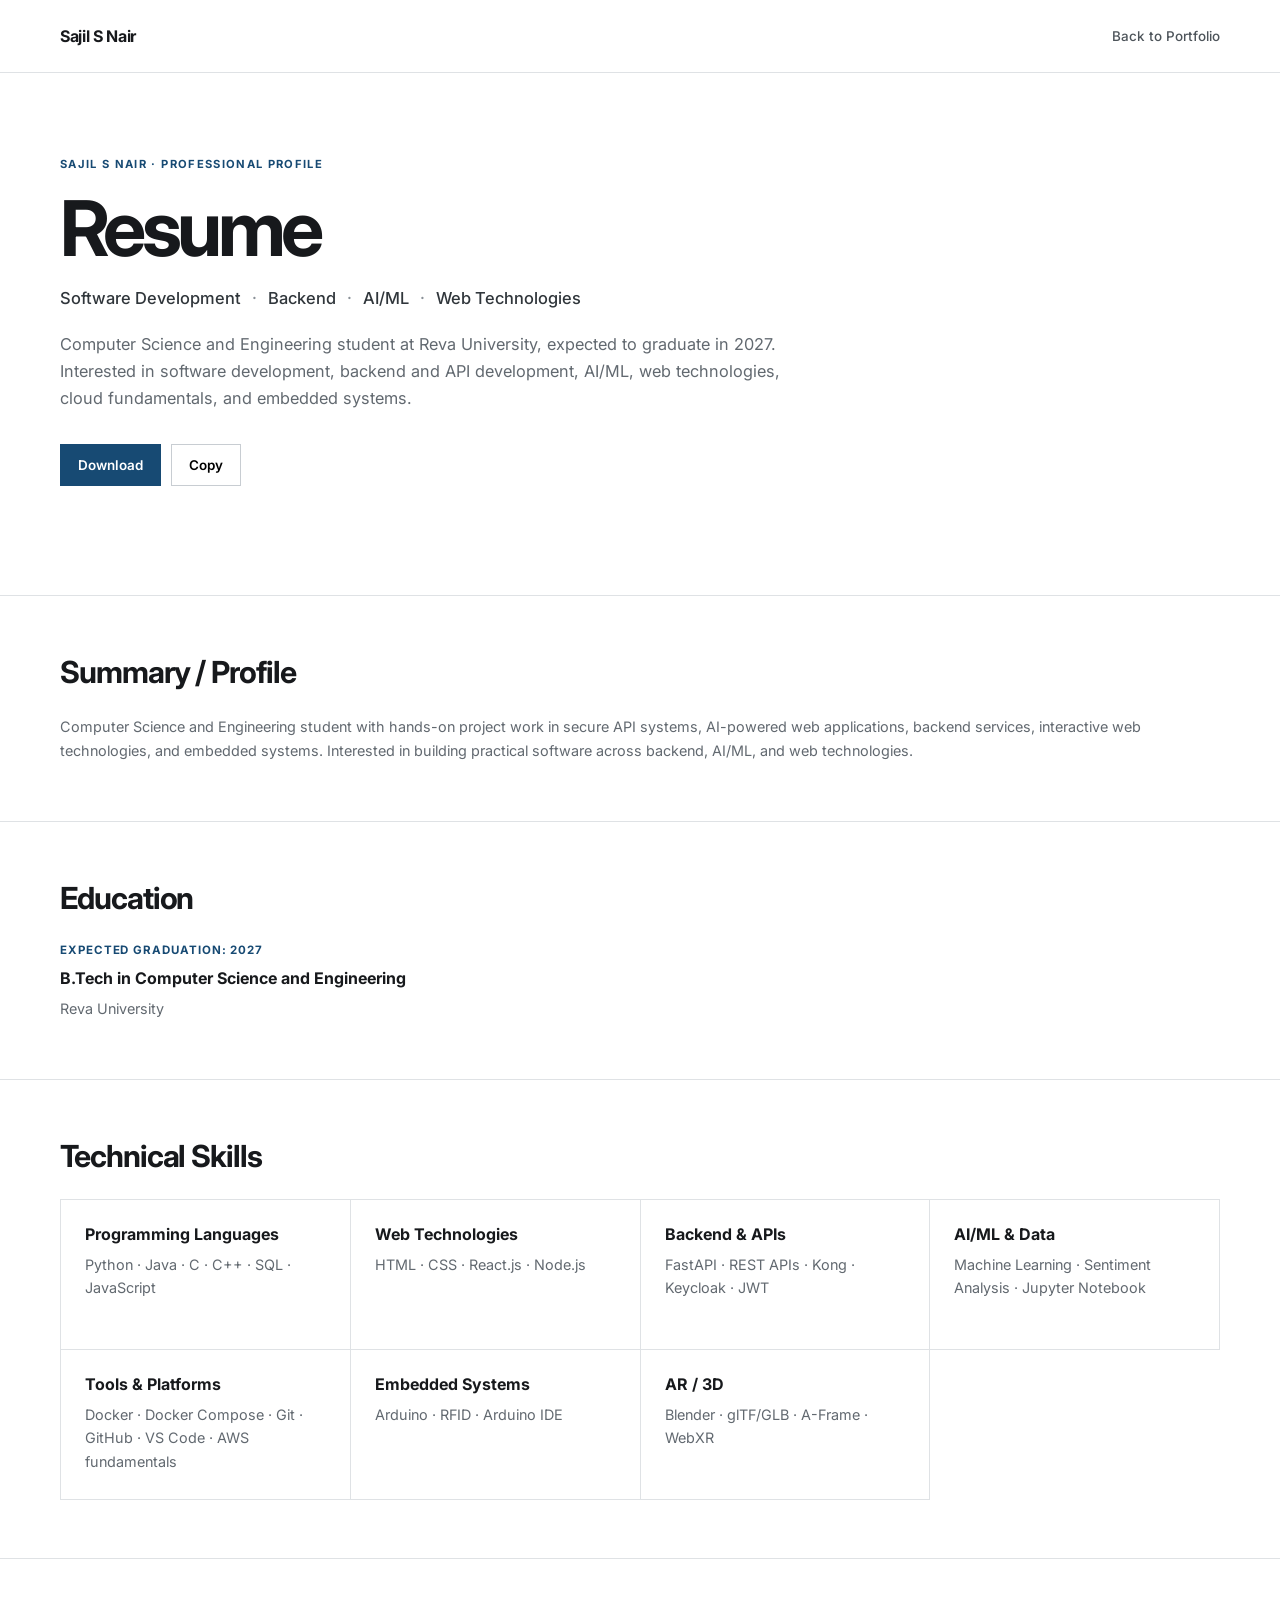
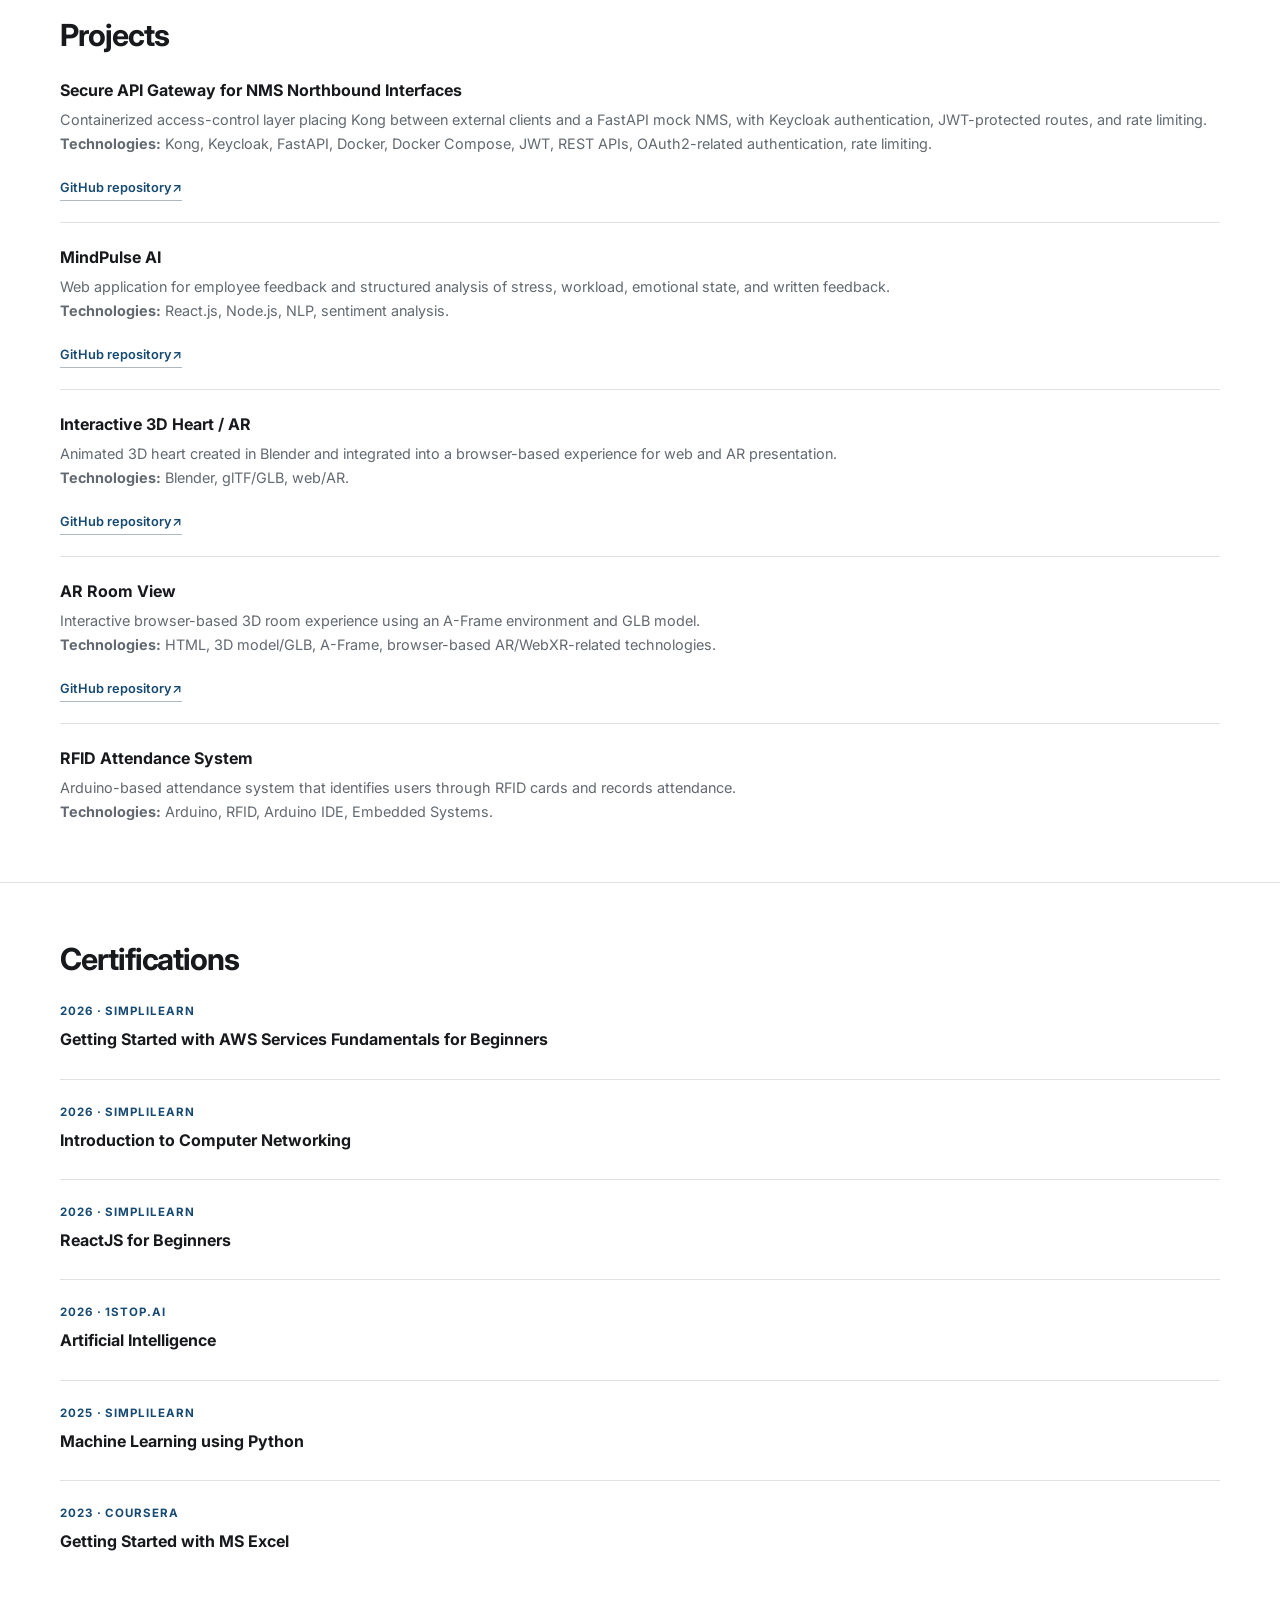
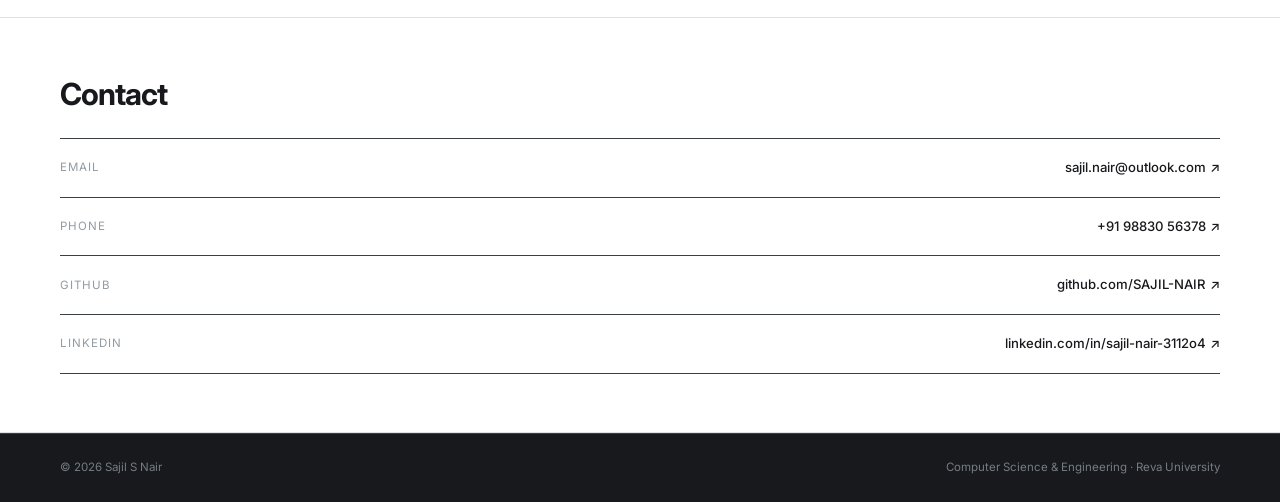
==== resume.html @ 70d6eb68 "- Implement portfolio resume feature" ====
<!DOCTYPE html>
<html lang="en">
<head>
  <meta charset="UTF-8">
  <meta name="viewport" content="width=device-width, initial-scale=1.0">
  <meta name="description" content="Resume of Sajil S Nair, Computer Science and Engineering student focused on software development, backend, AI/ML, and web technologies.">
  <meta name="theme-color" content="#ffffff">
  <title>Resume | Sajil S Nair</title>
  <link rel="preconnect" href="https://fonts.googleapis.com">
  <link rel="preconnect" href="https://fonts.gstatic.com" crossorigin>
  <link href="https://fonts.googleapis.com/css2?family=Inter:wght@400;500;600;700&display=swap" rel="stylesheet">
  <link rel="stylesheet" href="style.css">
</head>
<body>
  <header class="site-header">
    <div class="container nav-wrap">
      <a class="brand" href="index.html" aria-label="Sajil S Nair portfolio">Sajil S Nair</a>
      <button class="menu-toggle" type="button" aria-label="Open navigation" aria-expanded="false" aria-controls="site-nav">
        <span></span><span></span><span></span>
      </button>
      <nav id="site-nav" class="site-nav" aria-label="Primary navigation">
        <a href="index.html">Back to Portfolio</a>
      </nav>
    </div>
  </header>

  <main>
    <section class="resume-intro">
      <div class="container">
        <p class="overline">SAJIL S NAIR · PROFESSIONAL PROFILE</p>
        <h1>Resume</h1>
        <p class="hero-role">Software Development <span>·</span> Backend <span>·</span> AI/ML <span>·</span> Web Technologies</p>
        <p class="hero-summary">
          Computer Science and Engineering student at Reva University, expected to graduate in 2027.
          Interested in software development, backend and API development, AI/ML, web technologies,
          cloud fundamentals, and embedded systems.
        </p>
        <div class="actions">
          <a class="button button-primary" href="resume/RESUME.pdf" target="_blank" rel="noopener noreferrer" data-resume-download>Download</a>
          <button class="button button-secondary" id="copy-resume-link" type="button">Copy</button>
        </div>
        <p class="resume-link-status" id="resume-link-status" role="status" aria-live="polite"></p>
      </div>
    </section>

    <section class="resume-section">
      <div class="container">
        <h2>Summary / Profile</h2>
        <p>
          Computer Science and Engineering student with hands-on project work in secure API systems,
          AI-powered web applications, backend services, interactive web technologies, and embedded systems.
          Interested in building practical software across backend, AI/ML, and web technologies.
        </p>
      </div>
    </section>

    <section class="resume-section">
      <div class="container">
        <h2>Education</h2>
        <article class="resume-entry">
          <p class="resume-meta">Expected graduation: 2027</p>
          <h3>B.Tech in Computer Science and Engineering</h3>
          <p>Reva University</p>
        </article>
      </div>
    </section>

    <section class="resume-section">
      <div class="container">
        <h2>Technical Skills</h2>
        <div class="skills-grid">
          <article class="skill-group">
            <h3>Programming Languages</h3>
            <p>Python · Java · C · C++ · SQL · JavaScript</p>
          </article>
          <article class="skill-group">
            <h3>Web Technologies</h3>
            <p>HTML · CSS · React.js · Node.js</p>
          </article>
          <article class="skill-group">
            <h3>Backend &amp; APIs</h3>
            <p>FastAPI · REST APIs · Kong · Keycloak · JWT</p>
          </article>
          <article class="skill-group">
            <h3>AI/ML &amp; Data</h3>
            <p>Machine Learning · Sentiment Analysis · Jupyter Notebook</p>
          </article>
          <article class="skill-group">
            <h3>Tools &amp; Platforms</h3>
            <p>Docker · Docker Compose · Git · GitHub · VS Code · AWS fundamentals</p>
          </article>
          <article class="skill-group">
            <h3>Embedded Systems</h3>
            <p>Arduino · RFID · Arduino IDE</p>
          </article>
          <article class="skill-group">
            <h3>AR / 3D</h3>
            <p>Blender · glTF/GLB · A-Frame · WebXR</p>
          </article>
        </div>
      </div>
    </section>

    <section class="resume-section">
      <div class="container">
        <h2>Projects</h2>
        <div class="resume-entry-list">
          <article class="resume-entry">
            <h3>Secure API Gateway for NMS Northbound Interfaces</h3>
            <p>
              Containerized access-control layer placing Kong between external clients and a FastAPI mock NMS,
              with Keycloak authentication, JWT-protected routes, and rate limiting.
            </p>
            <p><strong>Technologies:</strong> Kong, Keycloak, FastAPI, Docker, Docker Compose, JWT, REST APIs, OAuth2-related authentication, rate limiting.</p>
            <a class="project-link" href="https://github.com/SAJIL-NAIR/NMS-API-Access-Control" target="_blank" rel="noopener noreferrer">GitHub repository <span aria-hidden="true">↗</span></a>
          </article>
          <article class="resume-entry">
            <h3>MindPulse AI</h3>
            <p>Web application for employee feedback and structured analysis of stress, workload, emotional state, and written feedback.</p>
            <p><strong>Technologies:</strong> React.js, Node.js, NLP, sentiment analysis.</p>
            <a class="project-link" href="https://github.com/SAJIL-NAIR/MindPulse-AI" target="_blank" rel="noopener noreferrer">GitHub repository <span aria-hidden="true">↗</span></a>
          </article>
          <article class="resume-entry">
            <h3>Interactive 3D Heart / AR</h3>
            <p>Animated 3D heart created in Blender and integrated into a browser-based experience for web and AR presentation.</p>
            <p><strong>Technologies:</strong> Blender, glTF/GLB, web/AR.</p>
            <a class="project-link" href="https://github.com/SAJIL-NAIR/HEART_AR" target="_blank" rel="noopener noreferrer">GitHub repository <span aria-hidden="true">↗</span></a>
          </article>
          <article class="resume-entry">
            <h3>AR Room View</h3>
            <p>Interactive browser-based 3D room experience using an A-Frame environment and GLB model.</p>
            <p><strong>Technologies:</strong> HTML, 3D model/GLB, A-Frame, browser-based AR/WebXR-related technologies.</p>
            <a class="project-link" href="https://github.com/SAJIL-NAIR/AR-ROOM-VIEW" target="_blank" rel="noopener noreferrer">GitHub repository <span aria-hidden="true">↗</span></a>
          </article>
          <article class="resume-entry">
            <h3>RFID Attendance System</h3>
            <p>Arduino-based attendance system that identifies users through RFID cards and records attendance.</p>
            <p><strong>Technologies:</strong> Arduino, RFID, Arduino IDE, Embedded Systems.</p>
          </article>
        </div>
      </div>
    </section>

    <section class="resume-section">
      <div class="container">
        <h2>Certifications</h2>
        <div class="resume-entry-list">
          <article class="resume-entry">
            <p class="resume-meta">2026 · Simplilearn</p>
            <h3>Getting Started with AWS Services Fundamentals for Beginners</h3>
          </article>
          <article class="resume-entry">
            <p class="resume-meta">2026 · Simplilearn</p>
            <h3>Introduction to Computer Networking</h3>
          </article>
          <article class="resume-entry">
            <p class="resume-meta">2026 · Simplilearn</p>
            <h3>ReactJS for Beginners</h3>
          </article>
          <article class="resume-entry">
            <p class="resume-meta">2026 · 1Stop.Ai</p>
            <h3>Artificial Intelligence</h3>
          </article>
          <article class="resume-entry">
            <p class="resume-meta">2025 · Simplilearn</p>
            <h3>Machine Learning using Python</h3>
          </article>
          <article class="resume-entry">
            <p class="resume-meta">2023 · Coursera</p>
            <h3>Getting Started with MS Excel</h3>
          </article>
        </div>
      </div>
    </section>

    <section class="resume-section">
      <div class="container">
        <h2>Contact</h2>
        <div class="contact-list">
          <a href="mailto:sajil.nair@outlook.com"><span>Email</span><strong>sajil.nair@outlook.com ↗</strong></a>
          <a href="tel:+919883056378"><span>Phone</span><strong>+91 98830 56378 ↗</strong></a>
          <a href="https://github.com/SAJIL-NAIR" target="_blank" rel="noopener noreferrer"><span>GitHub</span><strong>github.com/SAJIL-NAIR ↗</strong></a>
          <a href="https://www.linkedin.com/in/sajil-nair-3112o4" target="_blank" rel="noopener noreferrer"><span>LinkedIn</span><strong>linkedin.com/in/sajil-nair-3112o4 ↗</strong></a>
        </div>
      </div>
    </section>

  </main>

  <footer class="site-footer">
    <div class="container footer-wrap">
      <span>© 2026 Sajil S Nair</span>
      <span>Computer Science &amp; Engineering · Reva University</span>
    </div>
  </footer>

  <script src="script.js"></script>
</body>
</html>
---- style.css ----
:root {
  --bg: #ffffff;
  --surface: #f7f8fa;
  --text: #17191c;
  --muted: #626970;
  --soft: #8a9198;
  --line: #dfe2e5;
  --line-strong: #c8cdd2;
  --accent: #174a73;
  --accent-dark: #103a5a;
  --max: 1160px;
}

* { box-sizing: border-box; }

html {
  scroll-behavior: smooth;
  scroll-padding-top: 84px;
}

body {
  margin: 0;
  background: var(--bg);
  color: var(--text);
  font-family: "Inter", system-ui, -apple-system, BlinkMacSystemFont, "Segoe UI", sans-serif;
  line-height: 1.65;
  -webkit-font-smoothing: antialiased;
}

a { color: inherit; text-decoration: none; }
button, a { -webkit-tap-highlight-color: transparent; }

.container {
  width: min(calc(100% - 48px), var(--max));
  margin-inline: auto;
}

.site-header {
  position: sticky;
  top: 0;
  z-index: 50;
  background: rgba(255, 255, 255, .96);
  border-bottom: 1px solid var(--line);
}

.nav-wrap {
  min-height: 72px;
  display: flex;
  align-items: center;
  justify-content: space-between;
}

.brand {
  font-size: 1rem;
  font-weight: 700;
  letter-spacing: -.02em;
}

.site-nav {
  display: flex;
  align-items: center;
  gap: 26px;
  font-size: .84rem;
  font-weight: 500;
}

.site-nav a {
  color: #4d545a;
  transition: color .18s ease;
}

.site-nav a:hover,
.site-nav a:focus-visible { color: var(--accent); }

.menu-toggle {
  display: none;
  width: 40px;
  height: 40px;
  padding: 9px;
  border: 1px solid var(--line);
  background: #fff;
  cursor: pointer;
}

.menu-toggle span {
  display: block;
  height: 1px;
  margin: 5px 0;
  background: var(--text);
}

.hero {
  border-bottom: 1px solid var(--line);
  padding: 112px 0 104px;
}

.hero-grid {
  display: grid;
  grid-template-columns: minmax(0, 1.55fr) minmax(260px, .7fr);
  gap: 100px;
  align-items: end;
}

.overline,
.section-label > span,
.entry-date,
.project-kind,
.cert-year {
  font-size: .7rem;
  font-weight: 700;
  letter-spacing: .12em;
  text-transform: uppercase;
}

.overline {
  margin: 0 0 18px;
  color: var(--accent);
}

.hero h1 {
  margin: 0;
  font-size: clamp(3.25rem, 7vw, 6.2rem);
  line-height: .98;
  letter-spacing: -.065em;
  font-weight: 700;
}

.hero-role {
  margin: 24px 0 0;
  font-size: 1.03rem;
  color: #30363b;
  font-weight: 500;
}

.hero-role span { color: var(--soft); padding: 0 7px; }

.hero-summary {
  max-width: 720px;
  margin: 25px 0 0;
  color: var(--muted);
  font-size: 1.02rem;
}

.actions {
  display: flex;
  flex-wrap: wrap;
  gap: 10px;
  margin-top: 32px;
}

.button {
  display: inline-flex;
  min-height: 42px;
  align-items: center;
  justify-content: center;
  padding: 0 17px;
  border: 1px solid var(--line-strong);
  font-size: .84rem;
  font-weight: 600;
  transition: background .18s ease, border-color .18s ease, color .18s ease;
}

.button[type="button"] {
  appearance: none;
  font-family: inherit;
  cursor: pointer;
}

.button-primary {
  color: #fff;
  background: var(--accent);
  border-color: var(--accent);
}

.button-primary:hover { background: var(--accent-dark); }

.button-secondary { background: #fff; }

.button-secondary:hover {
  color: var(--accent);
  border-color: var(--accent);
}

.hero-aside {
  border-top: 2px solid var(--text);
}

.aside-row {
  display: flex;
  justify-content: space-between;
  gap: 20px;
  padding: 15px 0;
  border-bottom: 1px solid var(--line);
  font-size: .78rem;
}

.aside-row span { color: var(--soft); }
.aside-row strong { font-weight: 600; text-align: right; }

.section {
  padding: 96px 0;
}

.section-alt {
  background: var(--surface);
  border-block: 1px solid var(--line);
}

.section-grid {
  display: grid;
  grid-template-columns: 240px minmax(0, 1fr);
  gap: 70px;
}

.section-label {
  display: flex;
  align-items: baseline;
  gap: 12px;
}

.section-label > span {
  color: var(--accent);
}

.section-label h2,
.section-heading h2 {
  margin: 0;
  font-size: clamp(1.8rem, 3vw, 2.45rem);
  line-height: 1.1;
  letter-spacing: -.04em;
}

.section-heading {
  display: flex;
  justify-content: space-between;
  align-items: end;
  gap: 40px;
  margin-bottom: 46px;
}

.section-heading > p {
  max-width: 420px;
  margin: 0;
  color: var(--muted);
  font-size: .9rem;
}

.about-content {
  max-width: 760px;
  color: #4f575e;
  font-size: 1rem;
}

.about-content p { margin: 0 0 22px; }
.about-content p:last-child { margin-bottom: 0; }

.skills-grid {
  display: grid;
  grid-template-columns: repeat(4, 1fr);
  border-top: 1px solid var(--line);
  border-left: 1px solid var(--line);
}

.skill-group {
  min-height: 150px;
  padding: 23px 24px;
  border-right: 1px solid var(--line);
  border-bottom: 1px solid var(--line);
  background: #fff;
}

.skill-group h3 {
  margin: 0 0 15px;
  font-size: .9rem;
  line-height: 1.35;
}

.skill-group p {
  margin: 0;
  color: var(--muted);
  font-size: .82rem;
}

.projects {
  border-top: 1px solid var(--line);
}

.project {
  display: grid;
  grid-template-columns: 170px minmax(0, 1fr);
  gap: 44px;
  padding: 42px 0;
  border-bottom: 1px solid var(--line);
}

.project-meta {
  display: flex;
  flex-direction: column;
  gap: 10px;
}

.project-number {
  font-size: .75rem;
  color: var(--soft);
  font-weight: 600;
}

.project-kind {
  color: var(--accent);
}

.project-body h3 {
  margin: 0;
  font-size: 1.45rem;
  line-height: 1.25;
  letter-spacing: -.025em;
}

.project-lead {
  margin: 8px 0 14px;
  color: #333a40;
  font-weight: 500;
}

.project-body > p:not(.project-lead) {
  max-width: 820px;
  margin: 0;
  color: var(--muted);
  font-size: .9rem;
}

.project-body ul {
  margin: 18px 0;
  padding-left: 18px;
  color: #535b62;
  font-size: .84rem;
}

.project-body li { margin: 6px 0; }

.tags {
  display: flex;
  flex-wrap: wrap;
  gap: 7px;
  margin-top: 18px;
}

.tags span {
  padding: 5px 8px;
  border: 1px solid var(--line);
  color: #4f5961;
  background: #fff;
  font-size: .7rem;
  font-weight: 500;
}

.project-link {
  display: inline-flex;
  margin-top: 21px;
  color: var(--accent);
  border-bottom: 1px solid #aeb9c2;
  padding-bottom: 2px;
  font-size: .8rem;
  font-weight: 600;
}

.project-link:hover { border-color: var(--accent); }

.featured-project .project-body {
  position: relative;
}

.featured-project .project-body::before {
  content: "PRIMARY PROJECT";
  display: inline-block;
  margin-bottom: 13px;
  color: var(--accent);
  font-size: .63rem;
  font-weight: 700;
  letter-spacing: .13em;
}

.certifications {
  border-top: 1px solid var(--line);
}

.certification {
  display: grid;
  grid-template-columns: 80px minmax(0, 1fr);
  gap: 22px;
  padding: 21px 0;
  border-bottom: 1px solid var(--line);
}

.cert-year { color: var(--accent); }

.certification h3 {
  margin: 0;
  font-size: .93rem;
  font-weight: 600;
}

.certification p {
  margin: 4px 0 0;
  color: var(--muted);
  font-size: .8rem;
}

.certification-link {
  display: inline-flex;
  align-items: center;
  gap: 6px;
  min-height: 36px;
  margin-top: 10px;
  padding-bottom: 2px;
  border-bottom: 1px solid #aeb9c2;
  color: var(--accent);
  font-size: .78rem;
  font-weight: 600;
}

.certification-link:hover,
.certification-link:focus-visible {
  border-color: var(--accent);
}

.education-entry {
  border-left: 2px solid var(--accent);
  padding: 4px 0 5px 26px;
}

.entry-date {
  margin: 0 0 13px;
  color: var(--accent);
}

.education-entry h3 {
  margin: 0;
  font-size: 1.3rem;
  letter-spacing: -.02em;
}

.education-entry > p:last-child {
  margin: 6px 0 0;
  color: var(--muted);
}

.contact-section {
  background: #17191c;
  color: #fff;
}

.contact-grid {
  display: grid;
  grid-template-columns: 1.15fr .85fr;
  gap: 100px;
}

.contact-section .overline { color: #9ab5c9; }

.contact-section h2 {
  margin: 0;
  font-size: clamp(2.3rem, 5vw, 4rem);
  line-height: 1;
  letter-spacing: -.055em;
}

.contact-section > .container > div:first-child > p:last-child {
  max-width: 590px;
  margin: 24px 0 0;
  color: #b3bac0;
  font-size: .94rem;
}

.contact-list {
  border-top: 1px solid #3a3f44;
}

.contact-list > a,
.contact-item {
  display: flex;
  align-items: center;
  justify-content: space-between;
  gap: 20px;
  padding: 18px 0;
  border-bottom: 1px solid #3a3f44;
}

.contact-list span {
  color: #929ba2;
  font-size: .72rem;
  text-transform: uppercase;
  letter-spacing: .09em;
}

.contact-list strong {
  font-size: .82rem;
  font-weight: 500;
  text-align: right;
}

.contact-list a:hover strong { color: #c5d9e8; }

.contact-item.unavailable strong { color: #6e767d; }

.site-footer {
  background: #17191c;
  color: #757d84;
  border-top: 1px solid #3a3f44;
}

.footer-wrap {
  min-height: 68px;
  display: flex;
  justify-content: space-between;
  align-items: center;
  gap: 20px;
  font-size: .72rem;
}

.resume-intro {
  padding: 82px 0 68px;
  border-bottom: 1px solid var(--line);
}

.resume-intro h1 {
  margin: 0;
  font-size: clamp(2.8rem, 6vw, 4.8rem);
  line-height: 1;
  letter-spacing: -.06em;
}

.resume-intro .hero-role { margin-top: 17px; }

.resume-intro .hero-summary {
  max-width: 760px;
  margin-top: 19px;
}

.resume-section-description {
  max-width: 760px;
  margin: 0;
  color: var(--muted);
  font-size: .9rem;
}

.resume-actions { margin-top: 18px; }

.resume-section {
  padding: 58px 0;
  border-bottom: 1px solid var(--line);
}

.resume-section h2 {
  margin: 0 0 25px;
  font-size: clamp(1.45rem, 2.5vw, 1.9rem);
  line-height: 1.2;
  letter-spacing: -.035em;
}

.resume-section h3 {
  margin: 0 0 7px;
  font-size: 1rem;
  line-height: 1.4;
}

.resume-section p {
  margin: 0;
  color: var(--muted);
  font-size: .9rem;
}

.resume-entry-list {
  display: grid;
  gap: 23px;
}

.resume-entry {
  padding-bottom: 21px;
  border-bottom: 1px solid var(--line);
}

.resume-entry:last-child {
  padding-bottom: 0;
  border-bottom: 0;
}

.resume-entry .resume-meta {
  margin-bottom: 7px;
  color: var(--accent);
  font-size: .72rem;
  font-weight: 700;
  letter-spacing: .08em;
  text-transform: uppercase;
}

.resume-entry ul {
  margin: 10px 0 0;
  padding-left: 19px;
  color: var(--muted);
  font-size: .86rem;
}

.resume-entry li { margin: 4px 0; }

.resume-link-status {
  min-height: 1.5em;
  margin-top: 8px !important;
  color: var(--accent) !important;
  font-size: .82rem !important;
}

:focus-visible {
  outline: 2px solid var(--accent);
  outline-offset: 3px;
}

@media (max-width: 900px) {
  .container { width: min(calc(100% - 36px), var(--max)); }
  .hero-grid { grid-template-columns: 1fr; gap: 55px; }
  .hero { padding: 85px 0 80px; }
  .resume-intro { padding: 70px 0 58px; }
  .section-grid { grid-template-columns: 1fr; gap: 35px; }
  .skills-grid { grid-template-columns: repeat(2, 1fr); }
  .project { grid-template-columns: 100px 1fr; gap: 28px; }
  .contact-grid { grid-template-columns: 1fr; gap: 55px; }
}

@media (max-width: 680px) {
  .container { width: min(calc(100% - 28px), var(--max)); }
  .nav-wrap { min-height: 64px; }
  .menu-toggle { display: block; }
  .site-nav {
    display: none;
    position: absolute;
    top: 64px;
    left: 14px;
    right: 14px;
    flex-direction: column;
    align-items: stretch;
    gap: 0;
    padding: 7px 0;
    background: #fff;
    border: 1px solid var(--line);
  }
  .site-nav.is-open { display: flex; }
  .site-nav a { padding: 12px 15px; border-bottom: 1px solid var(--line); }
  .site-nav a:last-child { border-bottom: 0; }

  .hero { padding: 70px 0 64px; }
  .hero h1 { font-size: clamp(2.9rem, 16vw, 4.4rem); }
  .resume-intro { padding: 60px 0 48px; }
  .hero-role { line-height: 1.8; }
  .hero-role span { padding: 0 3px; }
  .hero-aside { margin-top: 4px; }

  .section { padding: 70px 0; }
  .section-heading { display: block; margin-bottom: 32px; }
  .section-heading > p { margin-top: 14px; }
  .skills-grid { grid-template-columns: 1fr; }

  .project { grid-template-columns: 1fr; gap: 13px; padding: 34px 0; }
  .project-meta { flex-direction: row; align-items: baseline; justify-content: space-between; }
  .project-body h3 { font-size: 1.3rem; }

  .certification { grid-template-columns: 1fr; gap: 5px; }
  .contact-list > a, .contact-item { display: block; }
  .contact-list strong { display: block; margin-top: 5px; text-align: left; }
  .footer-wrap { flex-direction: column; justify-content: center; padding: 16px 0; text-align: center; }
}

@media (prefers-reduced-motion: reduce) {
  html { scroll-behavior: auto; }
  * { transition-duration: 0.01ms !important; animation-duration: 0.01ms !important; }
}
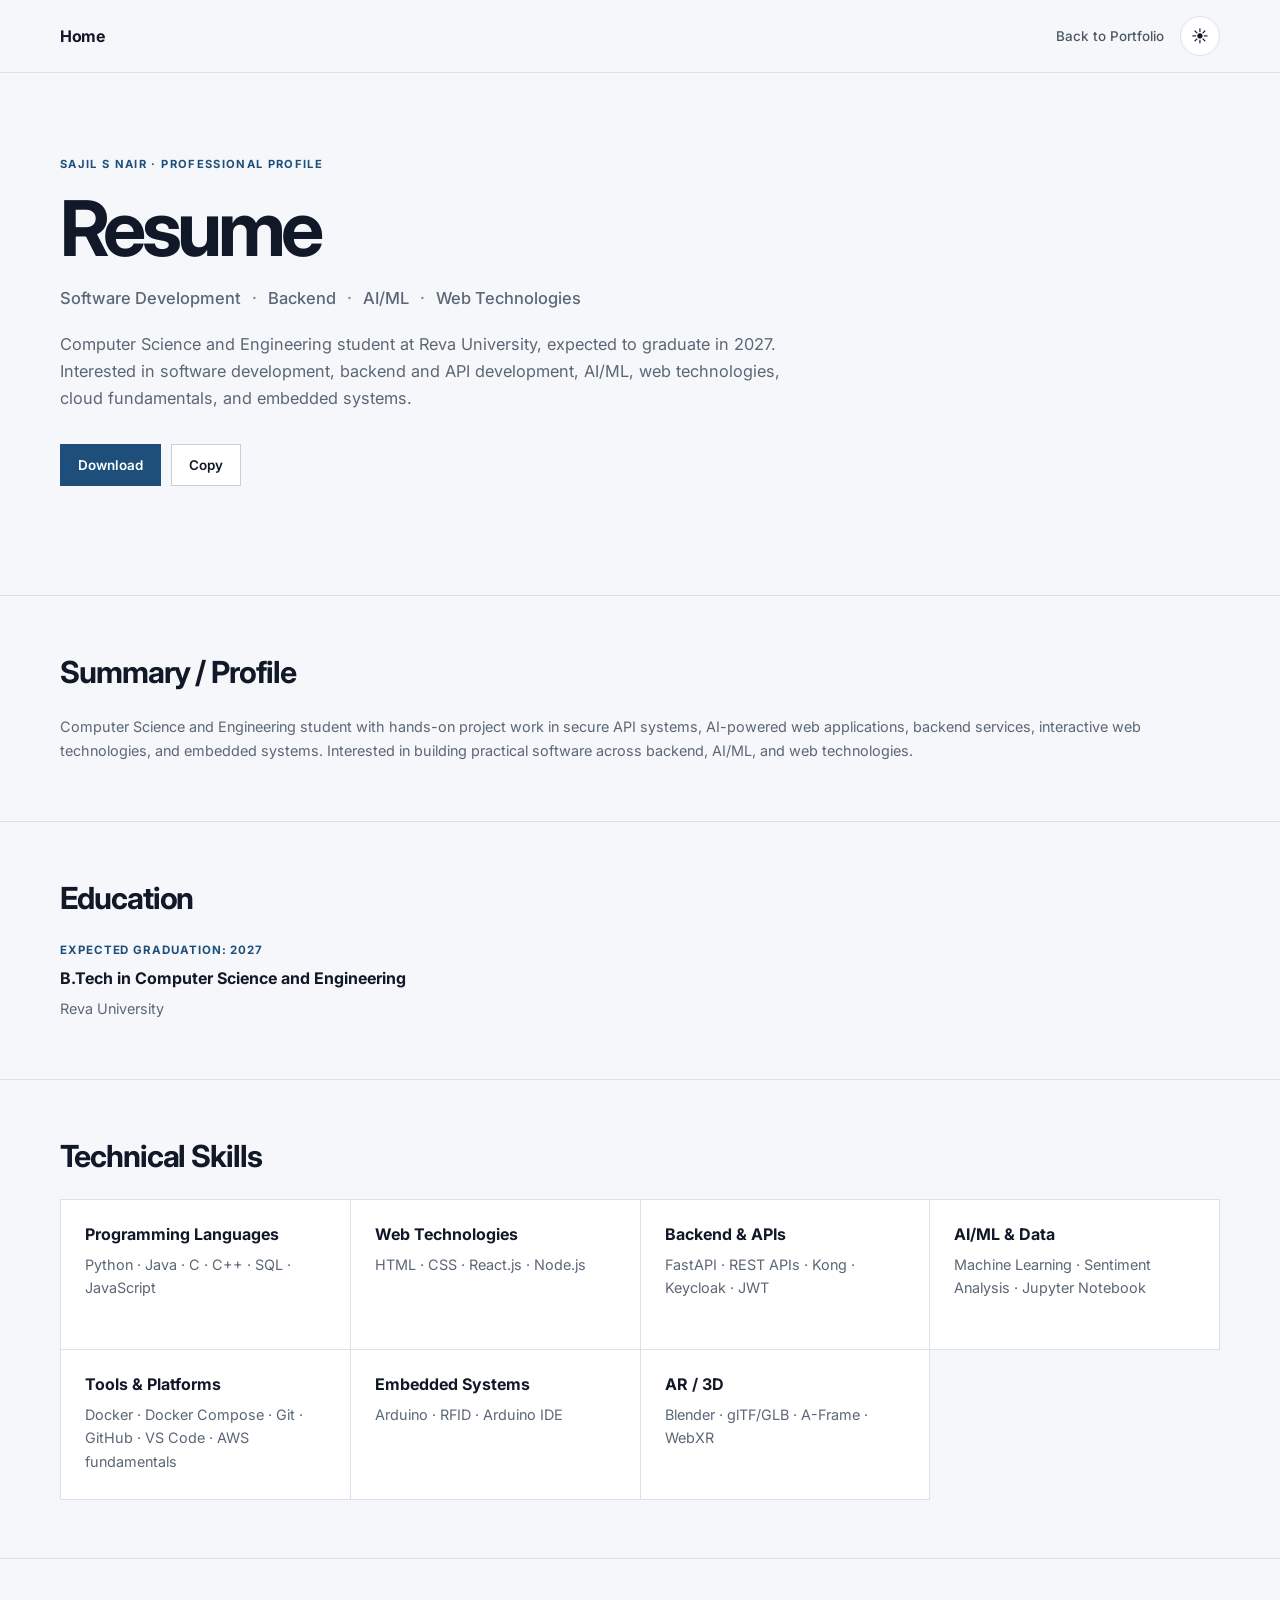
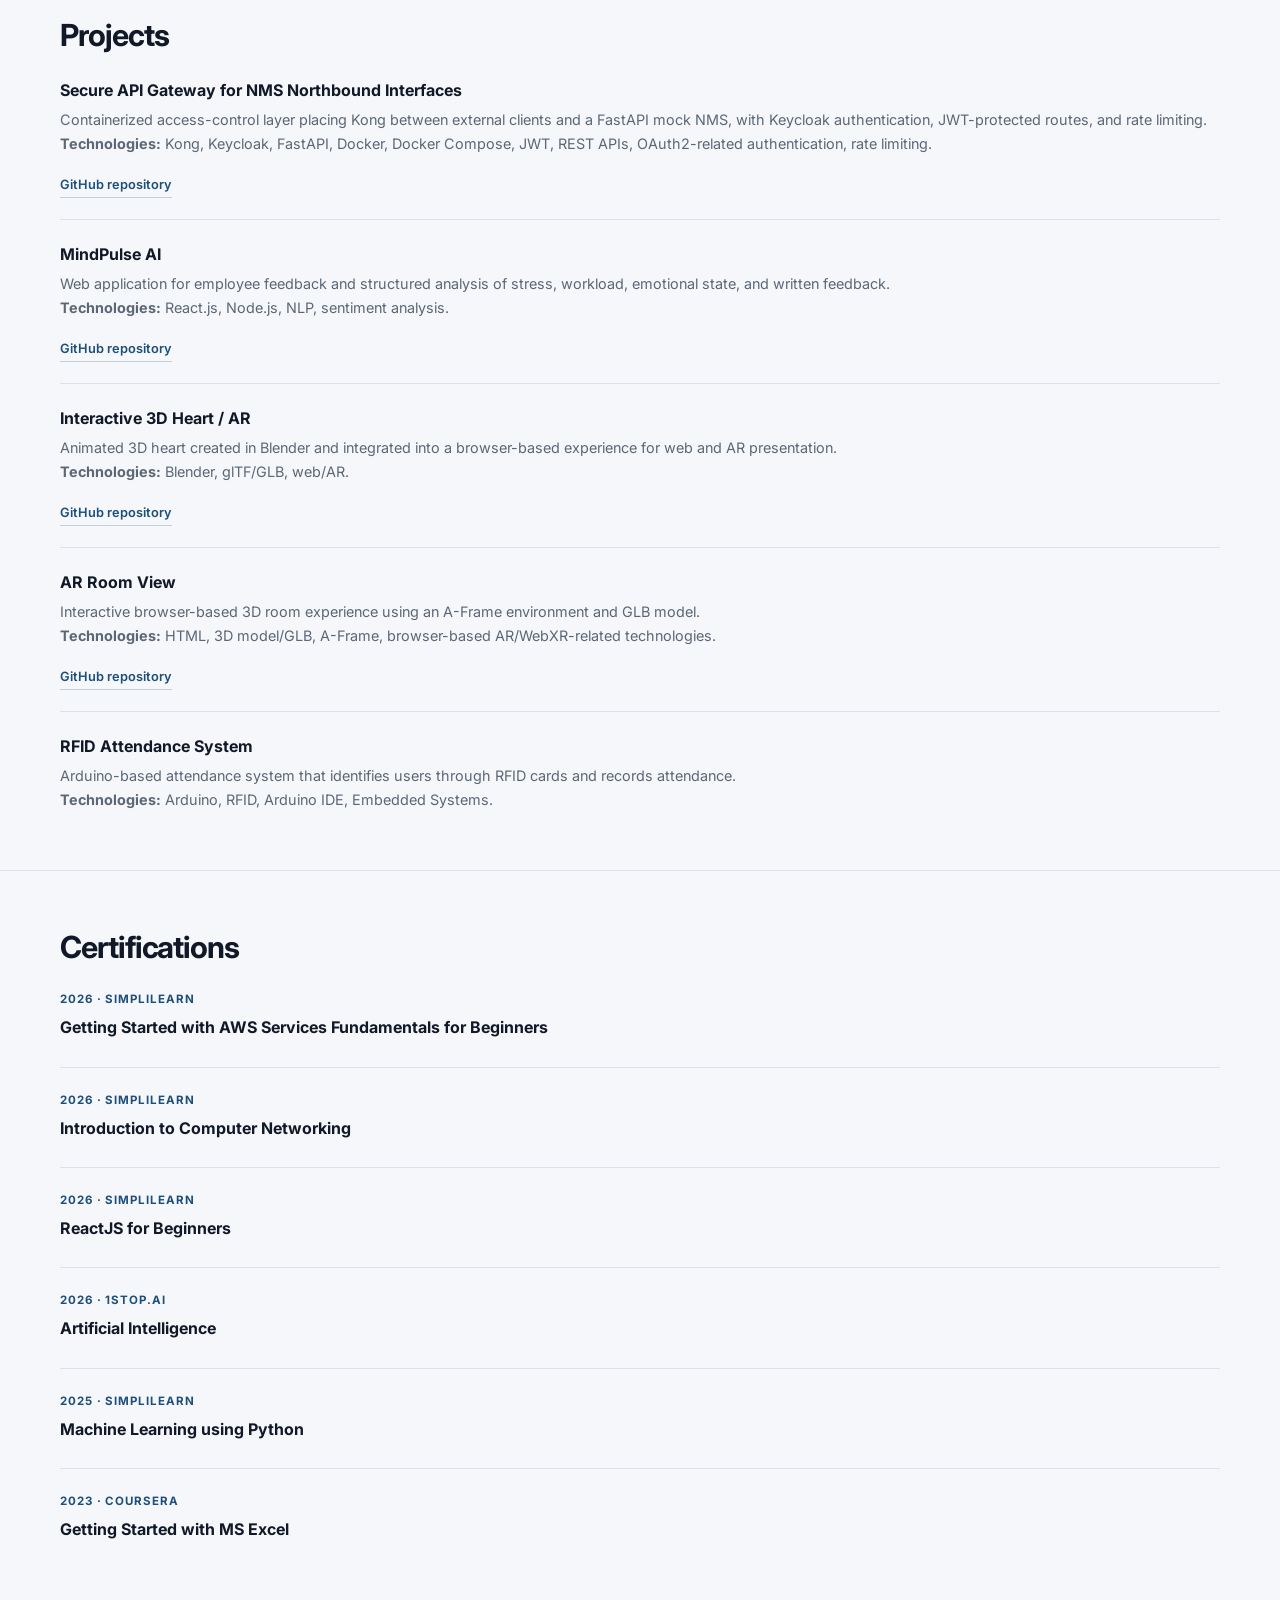
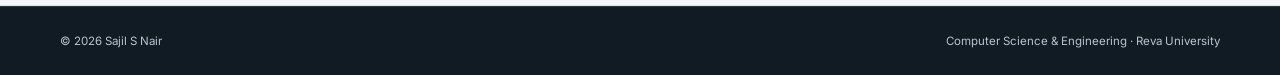
==== commit 95ccab7f: "Final portfolio updates" ====
--- a/resume.html
+++ b/resume.html
@@ -4,8 +4,18 @@
   <meta charset="UTF-8">
   <meta name="viewport" content="width=device-width, initial-scale=1.0">
   <meta name="description" content="Resume of Sajil S Nair, Computer Science and Engineering student focused on software development, backend, AI/ML, and web technologies.">
-  <meta name="theme-color" content="#ffffff">
+  <meta name="theme-color" content="#f5f7fa">
   <title>Resume | Sajil S Nair</title>
+  <script>
+    (function () {
+      try {
+        const savedTheme = localStorage.getItem('theme');
+        document.documentElement.setAttribute('data-theme', savedTheme === 'dark' ? 'dark' : 'light');
+      } catch (error) {
+        document.documentElement.setAttribute('data-theme', 'light');
+      }
+    })();
+  </script>
   <link rel="preconnect" href="https://fonts.googleapis.com">
   <link rel="preconnect" href="https://fonts.gstatic.com" crossorigin>
   <link href="https://fonts.googleapis.com/css2?family=Inter:wght@400;500;600;700&display=swap" rel="stylesheet">
@@ -14,18 +24,24 @@
 <body>
   <header class="site-header">
     <div class="container nav-wrap">
-      <a class="brand" href="index.html" aria-label="Sajil S Nair portfolio">Sajil S Nair</a>
-      <button class="menu-toggle" type="button" aria-label="Open navigation" aria-expanded="false" aria-controls="site-nav">
-        <span></span><span></span><span></span>
-      </button>
-      <nav id="site-nav" class="site-nav" aria-label="Primary navigation">
-        <a href="index.html">Back to Portfolio</a>
-      </nav>
+      <a class="brand" href="index.html" aria-label="Home">Home</a>
+      <div class="nav-controls">
+        <nav id="site-nav" class="site-nav" aria-label="Primary navigation">
+          <a href="index.html">Back to Portfolio</a>
+        </nav>
+        <button class="theme-toggle" type="button" aria-label="Switch to dark mode" aria-pressed="false">
+          <span class="theme-symbol" aria-hidden="true">☀︎</span>
+          <span class="sr-only">Theme</span>
+        </button>
+        <button class="menu-toggle" type="button" aria-label="Open navigation" aria-expanded="false" aria-controls="site-nav">
+          <span></span><span></span><span></span>
+        </button>
+      </div>
     </div>
   </header>
 
   <main>
-    <section class="resume-intro">
+    <section class="resume-intro reveal">
       <div class="container">
         <p class="overline">SAJIL S NAIR · PROFESSIONAL PROFILE</p>
         <h1>Resume</h1>
@@ -43,7 +59,7 @@
       </div>
     </section>
 
-    <section class="resume-section">
+    <section class="resume-section reveal">
       <div class="container">
         <h2>Summary / Profile</h2>
         <p>
@@ -54,7 +70,7 @@
       </div>
     </section>
 
-    <section class="resume-section">
+    <section class="resume-section reveal">
       <div class="container">
         <h2>Education</h2>
         <article class="resume-entry">
@@ -65,35 +81,35 @@
       </div>
     </section>
 
-    <section class="resume-section">
+    <section class="resume-section reveal">
       <div class="container">
         <h2>Technical Skills</h2>
         <div class="skills-grid">
-          <article class="skill-group">
+          <article class="skill-group reveal">
             <h3>Programming Languages</h3>
             <p>Python · Java · C · C++ · SQL · JavaScript</p>
           </article>
-          <article class="skill-group">
+          <article class="skill-group reveal">
             <h3>Web Technologies</h3>
             <p>HTML · CSS · React.js · Node.js</p>
           </article>
-          <article class="skill-group">
+          <article class="skill-group reveal">
             <h3>Backend &amp; APIs</h3>
             <p>FastAPI · REST APIs · Kong · Keycloak · JWT</p>
           </article>
-          <article class="skill-group">
+          <article class="skill-group reveal">
             <h3>AI/ML &amp; Data</h3>
             <p>Machine Learning · Sentiment Analysis · Jupyter Notebook</p>
           </article>
-          <article class="skill-group">
+          <article class="skill-group reveal">
             <h3>Tools &amp; Platforms</h3>
             <p>Docker · Docker Compose · Git · GitHub · VS Code · AWS fundamentals</p>
           </article>
-          <article class="skill-group">
+          <article class="skill-group reveal">
             <h3>Embedded Systems</h3>
             <p>Arduino · RFID · Arduino IDE</p>
           </article>
-          <article class="skill-group">
+          <article class="skill-group reveal">
             <h3>AR / 3D</h3>
             <p>Blender · glTF/GLB · A-Frame · WebXR</p>
           </article>
@@ -101,7 +117,7 @@
       </div>
     </section>
 
-    <section class="resume-section">
+    <section class="resume-section reveal">
       <div class="container">
         <h2>Projects</h2>
         <div class="resume-entry-list">
@@ -112,25 +128,25 @@
               with Keycloak authentication, JWT-protected routes, and rate limiting.
             </p>
             <p><strong>Technologies:</strong> Kong, Keycloak, FastAPI, Docker, Docker Compose, JWT, REST APIs, OAuth2-related authentication, rate limiting.</p>
-            <a class="project-link" href="https://github.com/SAJIL-NAIR/NMS-API-Access-Control" target="_blank" rel="noopener noreferrer">GitHub repository <span aria-hidden="true">↗</span></a>
+            <a class="project-link" href="https://github.com/SAJIL-NAIR/NMS-API-Access-Control" target="_blank" rel="noopener noreferrer">GitHub repository</a>
           </article>
           <article class="resume-entry">
             <h3>MindPulse AI</h3>
             <p>Web application for employee feedback and structured analysis of stress, workload, emotional state, and written feedback.</p>
             <p><strong>Technologies:</strong> React.js, Node.js, NLP, sentiment analysis.</p>
-            <a class="project-link" href="https://github.com/SAJIL-NAIR/MindPulse-AI" target="_blank" rel="noopener noreferrer">GitHub repository <span aria-hidden="true">↗</span></a>
+            <a class="project-link" href="https://github.com/SAJIL-NAIR/MindPulse-AI" target="_blank" rel="noopener noreferrer">GitHub repository</a>
           </article>
           <article class="resume-entry">
             <h3>Interactive 3D Heart / AR</h3>
             <p>Animated 3D heart created in Blender and integrated into a browser-based experience for web and AR presentation.</p>
             <p><strong>Technologies:</strong> Blender, glTF/GLB, web/AR.</p>
-            <a class="project-link" href="https://github.com/SAJIL-NAIR/HEART_AR" target="_blank" rel="noopener noreferrer">GitHub repository <span aria-hidden="true">↗</span></a>
+            <a class="project-link" href="https://github.com/SAJIL-NAIR/HEART_AR" target="_blank" rel="noopener noreferrer">GitHub repository</a>
           </article>
           <article class="resume-entry">
             <h3>AR Room View</h3>
             <p>Interactive browser-based 3D room experience using an A-Frame environment and GLB model.</p>
             <p><strong>Technologies:</strong> HTML, 3D model/GLB, A-Frame, browser-based AR/WebXR-related technologies.</p>
-            <a class="project-link" href="https://github.com/SAJIL-NAIR/AR-ROOM-VIEW" target="_blank" rel="noopener noreferrer">GitHub repository <span aria-hidden="true">↗</span></a>
+            <a class="project-link" href="https://github.com/SAJIL-NAIR/AR-ROOM-VIEW" target="_blank" rel="noopener noreferrer">GitHub repository</a>
           </article>
           <article class="resume-entry">
             <h3>RFID Attendance System</h3>
@@ -141,7 +157,7 @@
       </div>
     </section>
 
-    <section class="resume-section">
+    <section class="resume-section reveal">
       <div class="container">
         <h2>Certifications</h2>
         <div class="resume-entry-list">
@@ -172,19 +188,6 @@
         </div>
       </div>
     </section>
-
-    <section class="resume-section">
-      <div class="container">
-        <h2>Contact</h2>
-        <div class="contact-list">
-          <a href="mailto:sajil.nair@outlook.com"><span>Email</span><strong>sajil.nair@outlook.com ↗</strong></a>
-          <a href="tel:+919883056378"><span>Phone</span><strong>+91 98830 56378 ↗</strong></a>
-          <a href="https://github.com/SAJIL-NAIR" target="_blank" rel="noopener noreferrer"><span>GitHub</span><strong>github.com/SAJIL-NAIR ↗</strong></a>
-          <a href="https://www.linkedin.com/in/sajil-nair-3112o4" target="_blank" rel="noopener noreferrer"><span>LinkedIn</span><strong>linkedin.com/in/sajil-nair-3112o4 ↗</strong></a>
-        </div>
-      </div>
-    </section>
-
   </main>
 
   <footer class="site-footer">
--- a/style.css
+++ b/style.css
@@ -1,14 +1,51 @@
+
 :root {
-  --bg: #ffffff;
-  --surface: #f7f8fa;
-  --text: #17191c;
-  --muted: #626970;
-  --soft: #8a9198;
-  --line: #dfe2e5;
-  --line-strong: #c8cdd2;
-  --accent: #174a73;
-  --accent-dark: #103a5a;
+  --bg: #f5f7fa;
+  --surface: #edf3f7;
+  --surface-strong: #e6edf5;
+  --card: #ffffff;
+  --text: #111827;
+  --muted: #5b6776;
+  --soft: #77859a;
+  --line: #dbe2ea;
+  --line-strong: #c6d0db;
+  --accent: #1d4f7a;
+  --accent-dark: #123d60;
+  --header-bg: rgba(245, 247, 250, 0.9);
+  --nav-link: #4c5865;
+  --button-secondary-bg: #ffffff;
+  --button-secondary-text: var(--text);
+  --tag-bg: #f8fafc;
+  --shadow: 0 18px 42px rgba(15, 23, 42, 0.09);
+  --contact-bg: #111b24;
+  --contact-panel: #182533;
+  --contact-text: #edf3f8;
+  --contact-muted: #b7c4cf;
   --max: 1160px;
+}
+
+html[data-theme="dark"] {
+  --bg: #0f141a;
+  --surface: #121d29;
+  --surface-strong: #172734;
+  --card: #1a2431;
+  --text: #edf3f8;
+  --muted: #a9b7c4;
+  --soft: #8f9caf;
+  --line: #2a3949;
+  --line-strong: #334c60;
+  --accent: #8cc9ff;
+  --accent-dark: #b9e1ff;
+  --header-bg: rgba(15, 20, 26, 0.88);
+  --nav-link: #dfeaf6;
+  --button-secondary-bg: #1c2835;
+  --button-secondary-text: var(--text);
+  --tag-bg: rgba(255, 255, 255, 0.02);
+  --shadow: 0 18px 42px rgba(0, 0, 0, 0.28);
+  --contact-bg: #0d141b;
+  --contact-panel: #152231;
+  --contact-text: #edf3f8;
+  --contact-muted: #b9c5d0;
 }
 
 * { box-sizing: border-box; }
@@ -25,10 +62,12 @@
   font-family: "Inter", system-ui, -apple-system, BlinkMacSystemFont, "Segoe UI", sans-serif;
   line-height: 1.65;
   -webkit-font-smoothing: antialiased;
+  transition: background-color .25s ease, color .25s ease;
 }
 
 a { color: inherit; text-decoration: none; }
 button, a { -webkit-tap-highlight-color: transparent; }
+button { font: inherit; }
 
 .container {
   width: min(calc(100% - 48px), var(--max));
@@ -39,8 +78,10 @@
   position: sticky;
   top: 0;
   z-index: 50;
-  background: rgba(255, 255, 255, .96);
+  background: var(--header-bg);
   border-bottom: 1px solid var(--line);
+  backdrop-filter: blur(12px);
+  transition: background-color .25s ease, border-color .25s ease;
 }
 
 .nav-wrap {
@@ -48,45 +89,105 @@
   display: flex;
   align-items: center;
   justify-content: space-between;
+  gap: 18px;
+}
+
+.nav-controls {
+  display: flex;
+  align-items: center;
+  gap: 16px;
 }
 
 .brand {
   font-size: 1rem;
   font-weight: 700;
   letter-spacing: -.02em;
+  color: var(--text);
 }
 
 .site-nav {
   display: flex;
   align-items: center;
-  gap: 26px;
+  gap: 20px;
   font-size: .84rem;
   font-weight: 500;
 }
 
 .site-nav a {
-  color: #4d545a;
-  transition: color .18s ease;
+  color: var(--nav-link);
+  transition: color .18s ease, opacity .18s ease;
 }
 
 .site-nav a:hover,
 .site-nav a:focus-visible { color: var(--accent); }
+
+.theme-toggle,
+.menu-toggle {
+  display: inline-flex;
+  align-items: center;
+  justify-content: center;
+  background: var(--button-secondary-bg);
+  border: 1px solid var(--line);
+  color: var(--text);
+  cursor: pointer;
+  transition: background-color .2s ease, border-color .2s ease, color .2s ease, transform .2s ease, box-shadow .2s ease;
+}
+
+.theme-toggle {
+  width: 40px;
+  height: 40px;
+  border-radius: 50%;
+  padding: 0;
+}
+
+.theme-toggle:hover,
+.menu-toggle:hover,
+.theme-toggle:focus-visible,
+.menu-toggle:focus-visible {
+  border-color: var(--accent);
+  transform: translateY(-1px);
+  box-shadow: 0 8px 18px rgba(29, 79, 122, 0.12);
+}
+
+.theme-symbol {
+  font-size: 1.05rem;
+  line-height: 1;
+  display: inline-flex;
+  align-items: center;
+  justify-content: center;
+  transition: transform .2s ease;
+}
+
+.theme-toggle:hover .theme-symbol,
+.theme-toggle:focus-visible .theme-symbol {
+  transform: scale(1.06);
+}
 
 .menu-toggle {
   display: none;
   width: 40px;
   height: 40px;
   padding: 9px;
-  border: 1px solid var(--line);
-  background: #fff;
-  cursor: pointer;
 }
 
 .menu-toggle span {
   display: block;
+  width: 100%;
   height: 1px;
   margin: 5px 0;
   background: var(--text);
+}
+
+.sr-only {
+  position: absolute;
+  width: 1px;
+  height: 1px;
+  padding: 0;
+  margin: -1px;
+  overflow: hidden;
+  clip: rect(0, 0, 0, 0);
+  white-space: nowrap;
+  border: 0;
 }
 
 .hero {
@@ -117,18 +218,55 @@
   color: var(--accent);
 }
 
+.hero-content,
+.hero-aside,
+.section,
+.skill-group,
+.project,
+.certification,
+.education-entry,
+.contact-list,
+.resume-entry,
+.resume-section,
+.resume-intro {
+  transition: transform .2s ease, box-shadow .2s ease, border-color .2s ease;
+}
+
+.hero-content {
+  opacity: 0;
+  transform: translateY(18px);
+  animation: fadeUp .7s ease forwards;
+}
+
+.hero-aside {
+  border-top: 2px solid var(--text);
+  opacity: 0;
+  transform: translateY(18px);
+  animation: fadeUp .7s ease .1s forwards;
+}
+
+@keyframes fadeUp {
+  to {
+    opacity: 1;
+    transform: translateY(0);
+  }
+}
+
 .hero h1 {
   margin: 0;
-  font-size: clamp(3.25rem, 7vw, 6.2rem);
-  line-height: .98;
-  letter-spacing: -.065em;
+  font-family: "Segoe UI Variable", "Segoe UI", "Inter", system-ui, -apple-system, BlinkMacSystemFont, sans-serif;
+  font-size: clamp(2.8rem, 4vw, 4.8rem);
+  line-height: .96;
+  letter-spacing: -.07em;
   font-weight: 700;
+  text-transform: uppercase;
+  color: var(--text);
 }
 
 .hero-role {
   margin: 24px 0 0;
   font-size: 1.03rem;
-  color: #30363b;
+  color: var(--muted);
   font-weight: 500;
 }
 
@@ -157,7 +295,12 @@
   border: 1px solid var(--line-strong);
   font-size: .84rem;
   font-weight: 600;
-  transition: background .18s ease, border-color .18s ease, color .18s ease;
+  transition: background-color .18s ease, border-color .18s ease, color .18s ease, transform .18s ease, box-shadow .18s ease;
+}
+
+.button:hover,
+.button:focus-visible {
+  transform: translateY(-1px);
 }
 
 .button[type="button"] {
@@ -172,17 +315,20 @@
   border-color: var(--accent);
 }
 
-.button-primary:hover { background: var(--accent-dark); }
-
-.button-secondary { background: #fff; }
-
-.button-secondary:hover {
+.button-primary:hover,
+.button-primary:focus-visible {
+  background: var(--accent-dark);
+}
+
+.button-secondary {
+  background: var(--button-secondary-bg);
+  color: var(--button-secondary-text);
+}
+
+.button-secondary:hover,
+.button-secondary:focus-visible {
   color: var(--accent);
   border-color: var(--accent);
-}
-
-.hero-aside {
-  border-top: 2px solid var(--text);
 }
 
 .aside-row {
@@ -247,7 +393,7 @@
 
 .about-content {
   max-width: 760px;
-  color: #4f575e;
+  color: var(--muted);
   font-size: 1rem;
 }
 
@@ -266,7 +412,7 @@
   padding: 23px 24px;
   border-right: 1px solid var(--line);
   border-bottom: 1px solid var(--line);
-  background: #fff;
+  background: var(--card);
 }
 
 .skill-group h3 {
@@ -318,7 +464,7 @@
 
 .project-lead {
   margin: 8px 0 14px;
-  color: #333a40;
+  color: var(--text);
   font-weight: 500;
 }
 
@@ -332,7 +478,7 @@
 .project-body ul {
   margin: 18px 0;
   padding-left: 18px;
-  color: #535b62;
+  color: var(--muted);
   font-size: .84rem;
 }
 
@@ -348,23 +494,55 @@
 .tags span {
   padding: 5px 8px;
   border: 1px solid var(--line);
-  color: #4f5961;
-  background: #fff;
+  color: var(--muted);
+  background: var(--tag-bg);
   font-size: .7rem;
   font-weight: 500;
 }
 
-.project-link {
+.project-actions {
+  display: flex;
+  flex-wrap: wrap;
+  gap: 10px;
+  margin-top: 22px;
+}
+
+.project-button {
   display: inline-flex;
-  margin-top: 21px;
-  color: var(--accent);
-  border-bottom: 1px solid #aeb9c2;
-  padding-bottom: 2px;
-  font-size: .8rem;
+  min-height: 42px;
+  align-items: center;
+  justify-content: center;
+  padding: 0 17px;
+  border: 1px solid var(--line-strong);
+  font-size: .82rem;
   font-weight: 600;
-}
-
-.project-link:hover { border-color: var(--accent); }
+  line-height: 1;
+  transition: background-color .18s ease, border-color .18s ease, color .18s ease, transform .18s ease, box-shadow .18s ease;
+}
+
+.project-button:hover,
+.project-button:focus-visible {
+  transform: translateY(-1px);
+}
+
+.project-button-github {
+  background: var(--accent);
+  border-color: var(--accent);
+  color: #fff;
+}
+
+.project-button-github:hover,
+.project-button-github:focus-visible {
+  background: var(--accent-dark);
+  border-color: var(--accent-dark);
+}
+
+.project-button-disabled {
+  background: var(--surface);
+  border-color: var(--line);
+  color: var(--muted);
+  cursor: default;
+}
 
 .featured-project .project-body {
   position: relative;
@@ -390,6 +568,7 @@
   gap: 22px;
   padding: 21px 0;
   border-bottom: 1px solid var(--line);
+  background: transparent;
 }
 
 .cert-year { color: var(--accent); }
@@ -409,14 +588,13 @@
 .certification-link {
   display: inline-flex;
   align-items: center;
-  gap: 6px;
   min-height: 36px;
   margin-top: 10px;
-  padding-bottom: 2px;
-  border-bottom: 1px solid #aeb9c2;
   color: var(--accent);
   font-size: .78rem;
   font-weight: 600;
+  border-bottom: 1px solid var(--line-strong);
+  transition: border-color .18s ease, color .18s ease;
 }
 
 .certification-link:hover,
@@ -446,8 +624,8 @@
 }
 
 .contact-section {
-  background: #17191c;
-  color: #fff;
+  background: var(--contact-bg);
+  color: var(--contact-text);
 }
 
 .contact-grid {
@@ -468,12 +646,12 @@
 .contact-section > .container > div:first-child > p:last-child {
   max-width: 590px;
   margin: 24px 0 0;
-  color: #b3bac0;
+  color: var(--contact-muted);
   font-size: .94rem;
 }
 
 .contact-list {
-  border-top: 1px solid #3a3f44;
+  border-top: 1px solid rgba(255,255,255,0.12);
 }
 
 .contact-list > a,
@@ -483,11 +661,11 @@
   justify-content: space-between;
   gap: 20px;
   padding: 18px 0;
-  border-bottom: 1px solid #3a3f44;
+  border-bottom: 1px solid rgba(255,255,255,0.12);
 }
 
 .contact-list span {
-  color: #929ba2;
+  color: var(--contact-muted);
   font-size: .72rem;
   text-transform: uppercase;
   letter-spacing: .09em;
@@ -497,16 +675,15 @@
   font-size: .82rem;
   font-weight: 500;
   text-align: right;
+  color: var(--contact-text);
 }
 
 .contact-list a:hover strong { color: #c5d9e8; }
 
-.contact-item.unavailable strong { color: #6e767d; }
-
 .site-footer {
-  background: #17191c;
-  color: #757d84;
-  border-top: 1px solid #3a3f44;
+  background: var(--contact-bg);
+  color: var(--contact-muted);
+  border-top: 1px solid rgba(255,255,255,0.12);
 }
 
 .footer-wrap {
@@ -608,6 +785,38 @@
   margin-top: 8px !important;
   color: var(--accent) !important;
   font-size: .82rem !important;
+}
+
+.project-link {
+  display: inline-flex;
+  margin-top: 18px;
+  color: var(--accent);
+  border-bottom: 1px solid var(--line-strong);
+  padding-bottom: 2px;
+  font-size: .8rem;
+  font-weight: 600;
+  transition: border-color .18s ease, color .18s ease;
+}
+
+.project-link:hover,
+.project-link:focus-visible {
+  border-color: var(--accent);
+}
+
+.reveal {
+  opacity: 1;
+  transform: none;
+}
+
+.js .reveal {
+  opacity: 0;
+  transform: translate3d(0, 12px, 0);
+  transition: opacity .7s cubic-bezier(0.22, 1, 0.36, 1), transform .7s cubic-bezier(0.22, 1, 0.36, 1);
+}
+
+.js .reveal.is-visible {
+  opacity: 1;
+  transform: translate3d(0, 0, 0);
 }
 
 :focus-visible {
@@ -629,7 +838,8 @@
 @media (max-width: 680px) {
   .container { width: min(calc(100% - 28px), var(--max)); }
   .nav-wrap { min-height: 64px; }
-  .menu-toggle { display: block; }
+  .nav-controls { gap: 8px; }
+  .menu-toggle { display: inline-flex; }
   .site-nav {
     display: none;
     position: absolute;
@@ -640,19 +850,20 @@
     align-items: stretch;
     gap: 0;
     padding: 7px 0;
-    background: #fff;
+    background: var(--bg);
     border: 1px solid var(--line);
+    box-shadow: var(--shadow);
+    z-index: 30;
   }
   .site-nav.is-open { display: flex; }
   .site-nav a { padding: 12px 15px; border-bottom: 1px solid var(--line); }
   .site-nav a:last-child { border-bottom: 0; }
 
   .hero { padding: 70px 0 64px; }
-  .hero h1 { font-size: clamp(2.9rem, 16vw, 4.4rem); }
+  .hero h1 { font-size: clamp(2.7rem, 14vw, 4.2rem); }
   .resume-intro { padding: 60px 0 48px; }
   .hero-role { line-height: 1.8; }
   .hero-role span { padding: 0 3px; }
-  .hero-aside { margin-top: 4px; }
 
   .section { padding: 70px 0; }
   .section-heading { display: block; margin-bottom: 32px; }
@@ -662,6 +873,8 @@
   .project { grid-template-columns: 1fr; gap: 13px; padding: 34px 0; }
   .project-meta { flex-direction: row; align-items: baseline; justify-content: space-between; }
   .project-body h3 { font-size: 1.3rem; }
+  .project-actions { width: 100%; }
+  .project-button { flex: 1 1 0; }
 
   .certification { grid-template-columns: 1fr; gap: 5px; }
   .contact-list > a, .contact-item { display: block; }
@@ -671,5 +884,16 @@
 
 @media (prefers-reduced-motion: reduce) {
   html { scroll-behavior: auto; }
-  * { transition-duration: 0.01ms !important; animation-duration: 0.01ms !important; }
-}
+  *, *::before, *::after {
+    animation-duration: 0.01ms !important;
+    animation-iteration-count: 1 !important;
+    transition-duration: 0.01ms !important;
+    scroll-behavior: auto !important;
+  }
+  .reveal,
+  .js .reveal {
+    opacity: 1 !important;
+    transform: none !important;
+    transition: none !important;
+  }
+}
